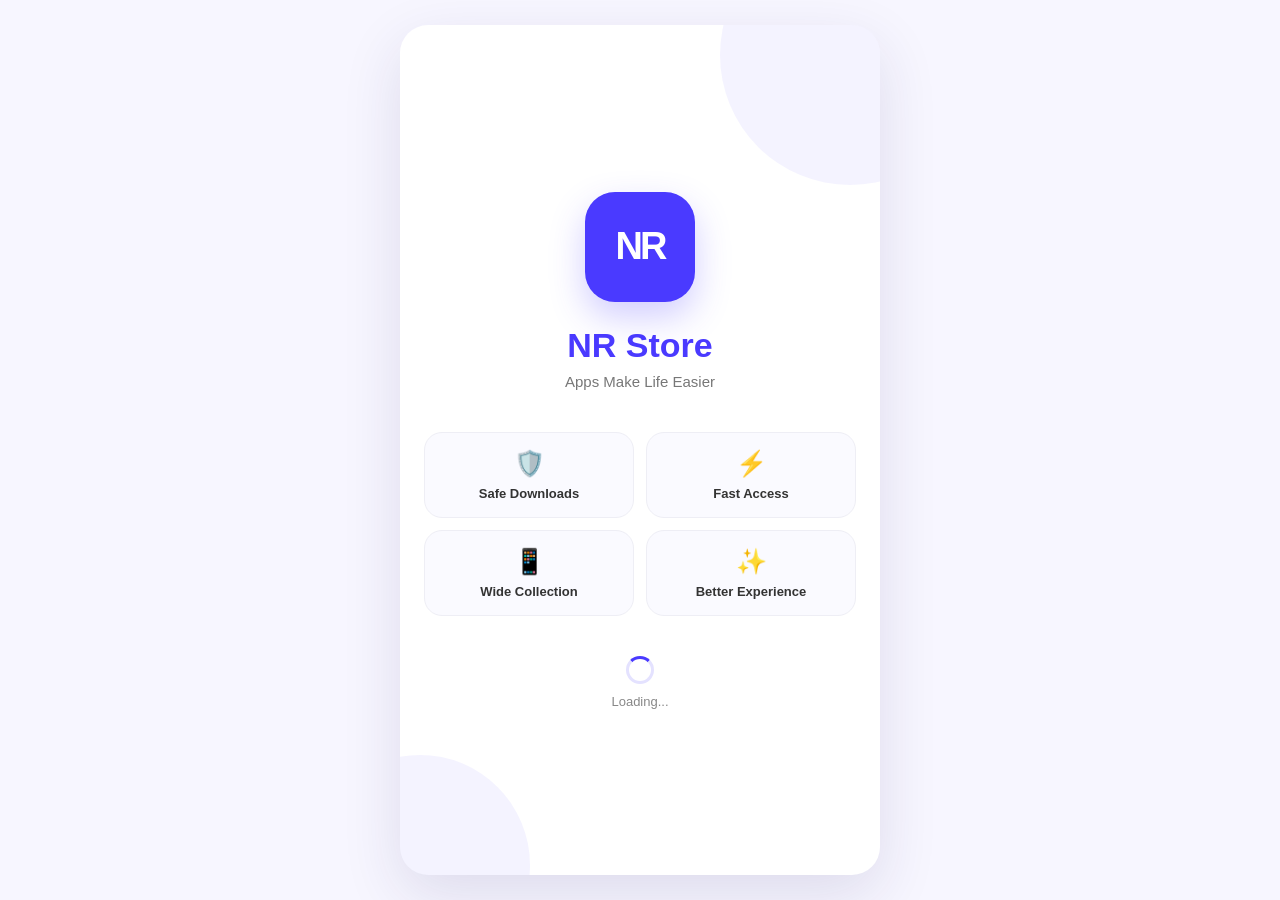
==== index.html @ 5a7f2e85 "Create NR Store splash screen" ====
<!DOCTYPE html>
<html lang="en">
<head>
    <meta charset="UTF-8">
    <meta name="viewport" content="width=device-width, initial-scale=1.0">

    <title>NR Store</title>

    <style>
        * {
            margin: 0;
            padding: 0;
            box-sizing: border-box;
        }

        body {
            min-height: 100vh;
            display: flex;
            justify-content: center;
            align-items: center;
            font-family: Arial, Helvetica, sans-serif;
            background: #f7f6ff;
            color: #222;
        }

        .splash {
            width: 100%;
            max-width: 480px;
            min-height: 100vh;
            padding: 30px 24px;
            display: flex;
            flex-direction: column;
            justify-content: center;
            align-items: center;
            text-align: center;
            background: #ffffff;
            position: relative;
            overflow: hidden;
        }

        .circle {
            position: absolute;
            border-radius: 50%;
            background: #4a3aff;
            opacity: 0.06;
        }

        .circle.one {
            width: 260px;
            height: 260px;
            top: -100px;
            right: -100px;
        }

        .circle.two {
            width: 220px;
            height: 220px;
            bottom: -100px;
            left: -90px;
        }

        .logo {
            width: 110px;
            height: 110px;
            border-radius: 30px;
            background: #4a3aff;
            display: flex;
            justify-content: center;
            align-items: center;
            box-shadow: 0 15px 35px rgba(74, 58, 255, 0.25);
            margin-bottom: 24px;
            position: relative;
            z-index: 2;
        }

        .logo span {
            color: white;
            font-size: 38px;
            font-weight: 800;
            letter-spacing: -3px;
        }

        h1 {
            font-size: 34px;
            color: #4a3aff;
            margin-bottom: 8px;
            font-weight: 800;
        }

        .tagline {
            font-size: 15px;
            color: #777;
            margin-bottom: 42px;
        }

        .features {
            width: 100%;
            display: grid;
            grid-template-columns: repeat(2, 1fr);
            gap: 12px;
            margin-bottom: 40px;
        }

        .feature {
            padding: 16px 10px;
            border: 1px solid #eeeeF5;
            border-radius: 18px;
            background: #fafaff;
        }

        .feature-icon {
            font-size: 25px;
            margin-bottom: 8px;
        }

        .feature-title {
            font-size: 13px;
            font-weight: 700;
            color: #333;
        }

        .loading {
            display: flex;
            flex-direction: column;
            align-items: center;
            gap: 10px;
        }

        .spinner {
            width: 28px;
            height: 28px;
            border: 3px solid #e4e2ff;
            border-top-color: #4a3aff;
            border-radius: 50%;
            animation: spin 0.9s linear infinite;
        }

        .loading-text {
            font-size: 13px;
            color: #888;
        }

        @keyframes spin {
            to {
                transform: rotate(360deg);
            }
        }

        @media (min-width: 600px) {
            .splash {
                min-height: 850px;
                border-radius: 28px;
                box-shadow: 0 20px 60px rgba(40, 30, 100, 0.12);
            }
        }
    </style>
</head>

<body>

    <main class="splash">

        <div class="circle one"></div>
        <div class="circle two"></div>

        <!-- NR Store Logo -->
        <div class="logo">
            <span>NR</span>
        </div>

        <!-- App Name -->
        <h1>NR Store</h1>

        <p class="tagline">
            Apps Make Life Easier
        </p>

        <!-- Features -->
        <section class="features">

            <div class="feature">
                <div class="feature-icon">🛡️</div>
                <div class="feature-title">Safe Downloads</div>
            </div>

            <div class="feature">
                <div class="feature-icon">⚡</div>
                <div class="feature-title">Fast Access</div>
            </div>

            <div class="feature">
                <div class="feature-icon">📱</div>
                <div class="feature-title">Wide Collection</div>
            </div>

            <div class="feature">
                <div class="feature-icon">✨</div>
                <div class="feature-title">Better Experience</div>
            </div>

        </section>

        <!-- Loading -->
        <div class="loading">

            <div class="spinner"></div>

            <span class="loading-text">
                Loading...
            </span>

        </div>

    </main>

</body>
</html>
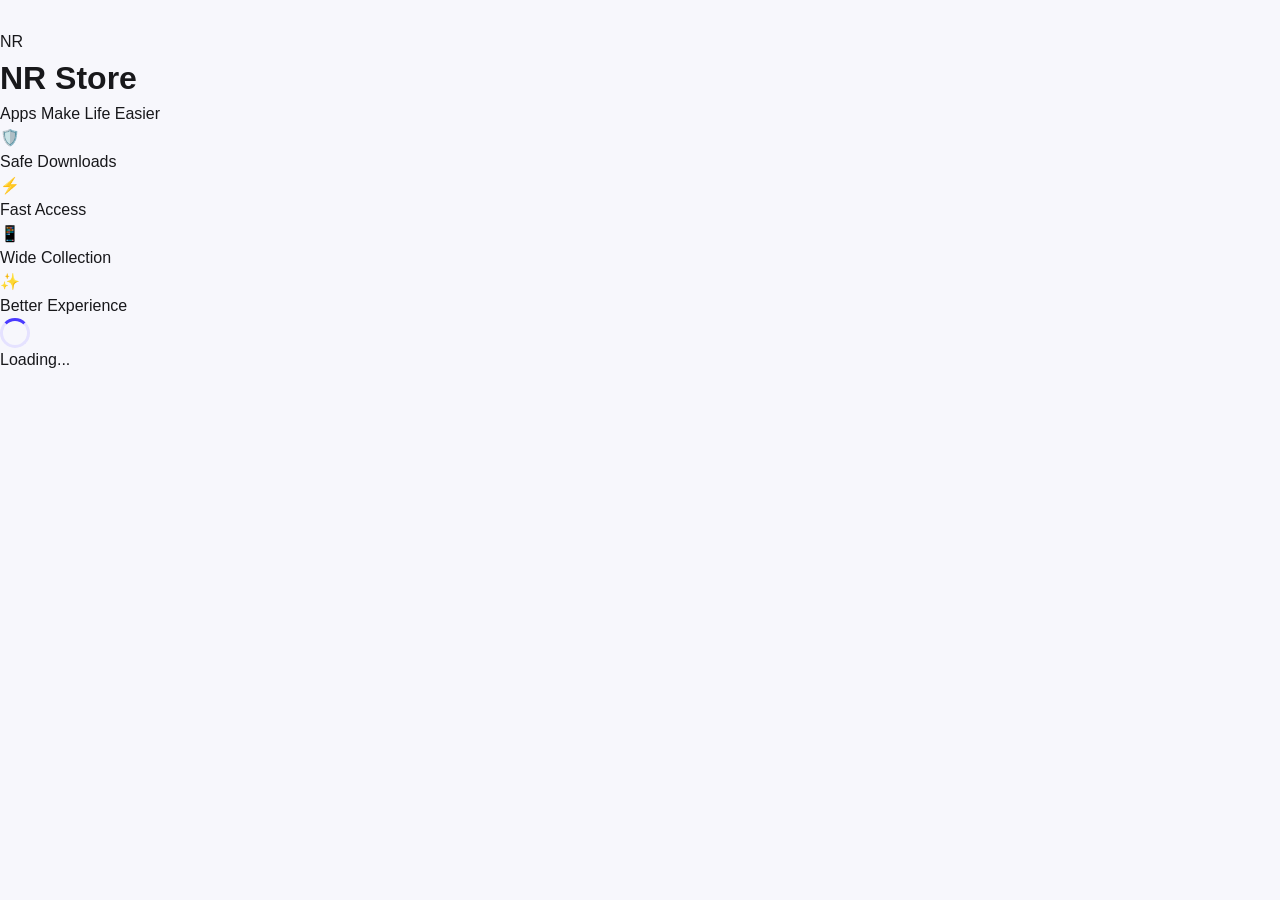
==== commit f6dfd466: "Update NR Store splash screen" ====
--- a/index.html
+++ b/index.html
@@ -1,206 +1,139 @@
 <!DOCTYPE html>
 <html lang="en">
+
 <head>
+
     <meta charset="UTF-8">
-    <meta name="viewport" content="width=device-width, initial-scale=1.0">
+
+    <meta
+        name="viewport"
+        content="width=device-width, initial-scale=1.0"
+    >
+
+    <meta
+        name="theme-color"
+        content="#4A3AFF"
+    >
+
+    <meta
+        name="description"
+        content="NR Store - Discover, download and enjoy apps."
+    >
 
     <title>NR Store</title>
 
-    <style>
-        * {
-            margin: 0;
-            padding: 0;
-            box-sizing: border-box;
-        }
+    <!-- Main CSS -->
+    <link
+        rel="stylesheet"
+        href="style.css"
+    >
 
-        body {
-            min-height: 100vh;
-            display: flex;
-            justify-content: center;
-            align-items: center;
-            font-family: Arial, Helvetica, sans-serif;
-            background: #f7f6ff;
-            color: #222;
-        }
+</head>
 
-        .splash {
-            width: 100%;
-            max-width: 480px;
-            min-height: 100vh;
-            padding: 30px 24px;
-            display: flex;
-            flex-direction: column;
-            justify-content: center;
-            align-items: center;
-            text-align: center;
-            background: #ffffff;
-            position: relative;
-            overflow: hidden;
-        }
-
-        .circle {
-            position: absolute;
-            border-radius: 50%;
-            background: #4a3aff;
-            opacity: 0.06;
-        }
-
-        .circle.one {
-            width: 260px;
-            height: 260px;
-            top: -100px;
-            right: -100px;
-        }
-
-        .circle.two {
-            width: 220px;
-            height: 220px;
-            bottom: -100px;
-            left: -90px;
-        }
-
-        .logo {
-            width: 110px;
-            height: 110px;
-            border-radius: 30px;
-            background: #4a3aff;
-            display: flex;
-            justify-content: center;
-            align-items: center;
-            box-shadow: 0 15px 35px rgba(74, 58, 255, 0.25);
-            margin-bottom: 24px;
-            position: relative;
-            z-index: 2;
-        }
-
-        .logo span {
-            color: white;
-            font-size: 38px;
-            font-weight: 800;
-            letter-spacing: -3px;
-        }
-
-        h1 {
-            font-size: 34px;
-            color: #4a3aff;
-            margin-bottom: 8px;
-            font-weight: 800;
-        }
-
-        .tagline {
-            font-size: 15px;
-            color: #777;
-            margin-bottom: 42px;
-        }
-
-        .features {
-            width: 100%;
-            display: grid;
-            grid-template-columns: repeat(2, 1fr);
-            gap: 12px;
-            margin-bottom: 40px;
-        }
-
-        .feature {
-            padding: 16px 10px;
-            border: 1px solid #eeeeF5;
-            border-radius: 18px;
-            background: #fafaff;
-        }
-
-        .feature-icon {
-            font-size: 25px;
-            margin-bottom: 8px;
-        }
-
-        .feature-title {
-            font-size: 13px;
-            font-weight: 700;
-            color: #333;
-        }
-
-        .loading {
-            display: flex;
-            flex-direction: column;
-            align-items: center;
-            gap: 10px;
-        }
-
-        .spinner {
-            width: 28px;
-            height: 28px;
-            border: 3px solid #e4e2ff;
-            border-top-color: #4a3aff;
-            border-radius: 50%;
-            animation: spin 0.9s linear infinite;
-        }
-
-        .loading-text {
-            font-size: 13px;
-            color: #888;
-        }
-
-        @keyframes spin {
-            to {
-                transform: rotate(360deg);
-            }
-        }
-
-        @media (min-width: 600px) {
-            .splash {
-                min-height: 850px;
-                border-radius: 28px;
-                box-shadow: 0 20px 60px rgba(40, 30, 100, 0.12);
-            }
-        }
-    </style>
-</head>
 
 <body>
 
     <main class="splash">
 
+        <!-- Background Decorations -->
+
         <div class="circle one"></div>
+
         <div class="circle two"></div>
 
+
         <!-- NR Store Logo -->
+
         <div class="logo">
+
             <span>NR</span>
+
         </div>
 
+
         <!-- App Name -->
-        <h1>NR Store</h1>
+
+        <h1>
+            NR Store
+        </h1>
+
+
+        <!-- Tagline -->
 
         <p class="tagline">
             Apps Make Life Easier
         </p>
 
+
         <!-- Features -->
+
         <section class="features">
 
+
+            <!-- Feature 1 -->
+
             <div class="feature">
-                <div class="feature-icon">🛡️</div>
-                <div class="feature-title">Safe Downloads</div>
+
+                <div class="feature-icon">
+                    🛡️
+                </div>
+
+                <div class="feature-title">
+                    Safe Downloads
+                </div>
+
             </div>
 
+
+            <!-- Feature 2 -->
+
             <div class="feature">
-                <div class="feature-icon">⚡</div>
-                <div class="feature-title">Fast Access</div>
+
+                <div class="feature-icon">
+                    ⚡
+                </div>
+
+                <div class="feature-title">
+                    Fast Access
+                </div>
+
             </div>
 
+
+            <!-- Feature 3 -->
+
             <div class="feature">
-                <div class="feature-icon">📱</div>
-                <div class="feature-title">Wide Collection</div>
+
+                <div class="feature-icon">
+                    📱
+                </div>
+
+                <div class="feature-title">
+                    Wide Collection
+                </div>
+
             </div>
 
+
+            <!-- Feature 4 -->
+
             <div class="feature">
-                <div class="feature-icon">✨</div>
-                <div class="feature-title">Better Experience</div>
+
+                <div class="feature-icon">
+                    ✨
+                </div>
+
+                <div class="feature-title">
+                    Better Experience
+                </div>
+
             </div>
 
         </section>
 
+
         <!-- Loading -->
+
         <div class="loading">
 
             <div class="spinner"></div>
@@ -213,5 +146,26 @@
 
     </main>
 
+
+    <!-- Splash Navigation -->
+
+    <script>
+
+        /*
+         * NR Store Splash Screen
+         *
+         * After 2.5 seconds,
+         * open the main app.
+         */
+
+        setTimeout(function () {
+
+            window.location.href = "app.html";
+
+        }, 2500);
+
+    </script>
+
 </body>
-</html>
+
+    </html>
--- a/style.css
+++ b/style.css
@@ -0,0 +1,669 @@
+/* ========================================
+   NR STORE - GLOBAL DESIGN SYSTEM
+   ======================================== */
+
+:root {
+    --primary: #4A3AFF;
+    --primary-dark: #3528D8;
+    --primary-light: #EEECFF;
+
+    --success: #20B26B;
+    --success-dark: #159457;
+
+    --white: #FFFFFF;
+    --background: #F7F7FC;
+    --card: #FFFFFF;
+
+    --text: #18181B;
+    --text-secondary: #71717A;
+    --text-light: #A1A1AA;
+
+    --border: #E7E7EF;
+
+    --radius-sm: 10px;
+    --radius-md: 16px;
+    --radius-lg: 22px;
+    --radius-xl: 28px;
+
+    --shadow-sm: 0 4px 12px rgba(30, 25, 80, 0.06);
+    --shadow-md: 0 10px 30px rgba(30, 25, 80, 0.10);
+    --shadow-lg: 0 18px 50px rgba(30, 25, 80, 0.14);
+}
+
+
+/* ========================================
+   RESET
+   ======================================== */
+
+* {
+    margin: 0;
+    padding: 0;
+    box-sizing: border-box;
+}
+
+html {
+    scroll-behavior: smooth;
+}
+
+body {
+    min-height: 100vh;
+
+    font-family:
+        Arial,
+        Helvetica,
+        sans-serif;
+
+    background: var(--background);
+    color: var(--text);
+
+    line-height: 1.5;
+}
+
+button,
+input,
+textarea,
+select {
+    font: inherit;
+}
+
+button {
+    border: none;
+    cursor: pointer;
+}
+
+img {
+    max-width: 100%;
+    display: block;
+}
+
+a {
+    color: inherit;
+    text-decoration: none;
+}
+
+
+/* ========================================
+   APP CONTAINER
+   ======================================== */
+
+.app {
+    width: 100%;
+    max-width: 480px;
+    min-height: 100vh;
+
+    margin: auto;
+
+    background: var(--white);
+
+    position: relative;
+    overflow-x: hidden;
+}
+
+
+/* ========================================
+   PAGE
+   ======================================== */
+
+.page {
+    width: 100%;
+    min-height: 100vh;
+
+    padding: 20px;
+}
+
+
+/* ========================================
+   NR LOGO
+   ======================================== */
+
+.nr-logo {
+    width: 52px;
+    height: 52px;
+
+    display: flex;
+    align-items: center;
+    justify-content: center;
+
+    background: var(--primary);
+    color: var(--white);
+
+    border-radius: 16px;
+
+    font-size: 20px;
+    font-weight: 800;
+
+    box-shadow: var(--shadow-md);
+}
+
+
+/* ========================================
+   TYPOGRAPHY
+   ======================================== */
+
+.title {
+    font-size: 26px;
+    font-weight: 800;
+
+    color: var(--text);
+}
+
+.subtitle {
+    font-size: 14px;
+
+    color: var(--text-secondary);
+}
+
+.section-title {
+    font-size: 19px;
+    font-weight: 750;
+}
+
+.small-text {
+    font-size: 12px;
+
+    color: var(--text-secondary);
+}
+
+
+/* ========================================
+   SEARCH BAR
+   ======================================== */
+
+.search-box {
+    width: 100%;
+    height: 52px;
+
+    display: flex;
+    align-items: center;
+
+    padding: 0 16px;
+
+    background: #F5F5FA;
+
+    border: 1px solid transparent;
+
+    border-radius: var(--radius-md);
+
+    transition: 0.2s ease;
+}
+
+.search-box:focus-within {
+    background: var(--white);
+
+    border-color: var(--primary);
+
+    box-shadow:
+        0 0 0 3px rgba(74, 58, 255, 0.10);
+}
+
+.search-icon {
+    font-size: 19px;
+
+    margin-right: 10px;
+}
+
+.search-box input {
+    width: 100%;
+
+    border: none;
+    outline: none;
+
+    background: transparent;
+
+    color: var(--text);
+
+    font-size: 14px;
+}
+
+.search-box input::placeholder {
+    color: var(--text-light);
+}
+
+
+/* ========================================
+   CARD
+   ======================================== */
+
+.card {
+    background: var(--card);
+
+    border: 1px solid var(--border);
+
+    border-radius: var(--radius-lg);
+
+    box-shadow: var(--shadow-sm);
+
+    padding: 16px;
+}
+
+
+/* ========================================
+   BUTTONS
+   ======================================== */
+
+.btn {
+    min-height: 46px;
+
+    display: inline-flex;
+
+    align-items: center;
+    justify-content: center;
+
+    padding: 0 20px;
+
+    border-radius: 14px;
+
+    font-size: 14px;
+    font-weight: 700;
+
+    transition: 0.2s ease;
+}
+
+.btn-primary {
+    background: var(--primary);
+
+    color: var(--white);
+}
+
+.btn-primary:hover {
+    background: var(--primary-dark);
+}
+
+.btn-success {
+    background: var(--success);
+
+    color: var(--white);
+}
+
+.btn-success:hover {
+    background: var(--success-dark);
+}
+
+.btn-outline {
+    background: var(--white);
+
+    color: var(--primary);
+
+    border: 1px solid var(--primary);
+}
+
+
+/* ========================================
+   CATEGORY CHIPS
+   ======================================== */
+
+.category-list {
+    display: flex;
+
+    gap: 10px;
+
+    overflow-x: auto;
+
+    padding-bottom: 5px;
+
+    scrollbar-width: none;
+}
+
+.category-list::-webkit-scrollbar {
+    display: none;
+}
+
+.category-chip {
+    flex: 0 0 auto;
+
+    padding: 9px 16px;
+
+    border-radius: 50px;
+
+    background: var(--primary-light);
+
+    color: var(--primary);
+
+    font-size: 13px;
+
+    font-weight: 700;
+
+    border: 1px solid transparent;
+}
+
+.category-chip.active {
+    background: var(--primary);
+
+    color: var(--white);
+}
+
+
+/* ========================================
+   APP CARD
+   ======================================== */
+
+.app-card {
+    background: var(--white);
+
+    border: 1px solid var(--border);
+
+    border-radius: var(--radius-lg);
+
+    padding: 14px;
+
+    box-shadow: var(--shadow-sm);
+
+    transition: 0.2s ease;
+}
+
+.app-card:hover {
+    transform: translateY(-2px);
+
+    box-shadow: var(--shadow-md);
+}
+
+.app-icon {
+    width: 58px;
+    height: 58px;
+
+    border-radius: 16px;
+
+    object-fit: cover;
+
+    background: var(--primary-light);
+}
+
+.app-name {
+    margin-top: 10px;
+
+    font-size: 14px;
+
+    font-weight: 750;
+
+    white-space: nowrap;
+
+    overflow: hidden;
+
+    text-overflow: ellipsis;
+}
+
+.developer {
+    margin-top: 3px;
+
+    font-size: 11px;
+
+    color: var(--text-secondary);
+}
+
+.rating {
+    margin-top: 7px;
+
+    font-size: 11px;
+
+    color: #F59E0B;
+}
+
+
+/* ========================================
+   APP GRID
+   ======================================== */
+
+.app-grid {
+    display: grid;
+
+    grid-template-columns: repeat(2, 1fr);
+
+    gap: 12px;
+}
+
+
+/* ========================================
+   FEATURED BANNER
+   ======================================== */
+
+.featured {
+    min-height: 175px;
+
+    padding: 20px;
+
+    border-radius: var(--radius-xl);
+
+    background:
+        linear-gradient(
+            135deg,
+            #4A3AFF,
+            #7064FF
+        );
+
+    color: var(--white);
+
+    position: relative;
+
+    overflow: hidden;
+
+    box-shadow: var(--shadow-lg);
+}
+
+.featured::after {
+    content: "";
+
+    width: 180px;
+    height: 180px;
+
+    position: absolute;
+
+    right: -70px;
+    top: -70px;
+
+    border-radius: 50%;
+
+    background: rgba(255, 255, 255, 0.12);
+}
+
+.featured-title {
+    font-size: 22px;
+
+    font-weight: 800;
+
+    position: relative;
+
+    z-index: 1;
+}
+
+.featured-text {
+    margin-top: 7px;
+
+    max-width: 220px;
+
+    font-size: 13px;
+
+    opacity: 0.9;
+
+    position: relative;
+
+    z-index: 1;
+}
+
+
+/* ========================================
+   BOTTOM NAVIGATION
+   ======================================== */
+
+.bottom-nav {
+    position: fixed;
+
+    left: 50%;
+    bottom: 0;
+
+    transform: translateX(-50%);
+
+    width: 100%;
+    max-width: 480px;
+
+    height: 72px;
+
+    display: grid;
+
+    grid-template-columns:
+        repeat(4, 1fr);
+
+    background:
+        rgba(255, 255, 255, 0.96);
+
+    border-top: 1px solid var(--border);
+
+    box-shadow:
+        0 -5px 20px rgba(30, 25, 80, 0.06);
+
+    z-index: 100;
+}
+
+.nav-item {
+    display: flex;
+
+    flex-direction: column;
+
+    align-items: center;
+    justify-content: center;
+
+    gap: 4px;
+
+    color: var(--text-secondary);
+
+    font-size: 10px;
+
+    font-weight: 600;
+}
+
+.nav-icon {
+    font-size: 20px;
+}
+
+.nav-item.active {
+    color: var(--primary);
+}
+
+
+/* ========================================
+   LOADING SPINNER
+   ======================================== */
+
+.spinner {
+    width: 30px;
+    height: 30px;
+
+    border: 3px solid #E5E2FF;
+
+    border-top-color: var(--primary);
+
+    border-radius: 50%;
+
+    animation:
+        spin 0.8s linear infinite;
+}
+
+@keyframes spin {
+
+    to {
+        transform: rotate(360deg);
+    }
+
+}
+
+
+/* ========================================
+   UTILITY CLASSES
+   ======================================== */
+
+.flex {
+    display: flex;
+}
+
+.flex-center {
+    display: flex;
+
+    align-items: center;
+    justify-content: center;
+}
+
+.space-between {
+    display: flex;
+
+    align-items: center;
+    justify-content: space-between;
+}
+
+.gap-8 {
+    gap: 8px;
+}
+
+.gap-12 {
+    gap: 12px;
+}
+
+.gap-16 {
+    gap: 16px;
+}
+
+.mt-8 {
+    margin-top: 8px;
+}
+
+.mt-12 {
+    margin-top: 12px;
+}
+
+.mt-16 {
+    margin-top: 16px;
+}
+
+.mt-20 {
+    margin-top: 20px;
+}
+
+.mt-24 {
+    margin-top: 24px;
+}
+
+.mb-8 {
+    margin-bottom: 8px;
+}
+
+.mb-12 {
+    margin-bottom: 12px;
+}
+
+.mb-16 {
+    margin-bottom: 16px;
+}
+
+.mb-20 {
+    margin-bottom: 20px;
+}
+
+.mb-24 {
+    margin-bottom: 24px;
+}
+
+
+/* ========================================
+   RESPONSIVE
+   ======================================== */
+
+@media (min-width: 600px) {
+
+    body {
+        padding: 30px 0;
+    }
+
+    .app {
+        min-height: 850px;
+
+        border-radius: 28px;
+
+        box-shadow: var(--shadow-lg);
+    }
+
+    .bottom-nav {
+        bottom: 30px;
+
+        border-radius:
+            0 0 28px 28px;
+    }
+
+      }
